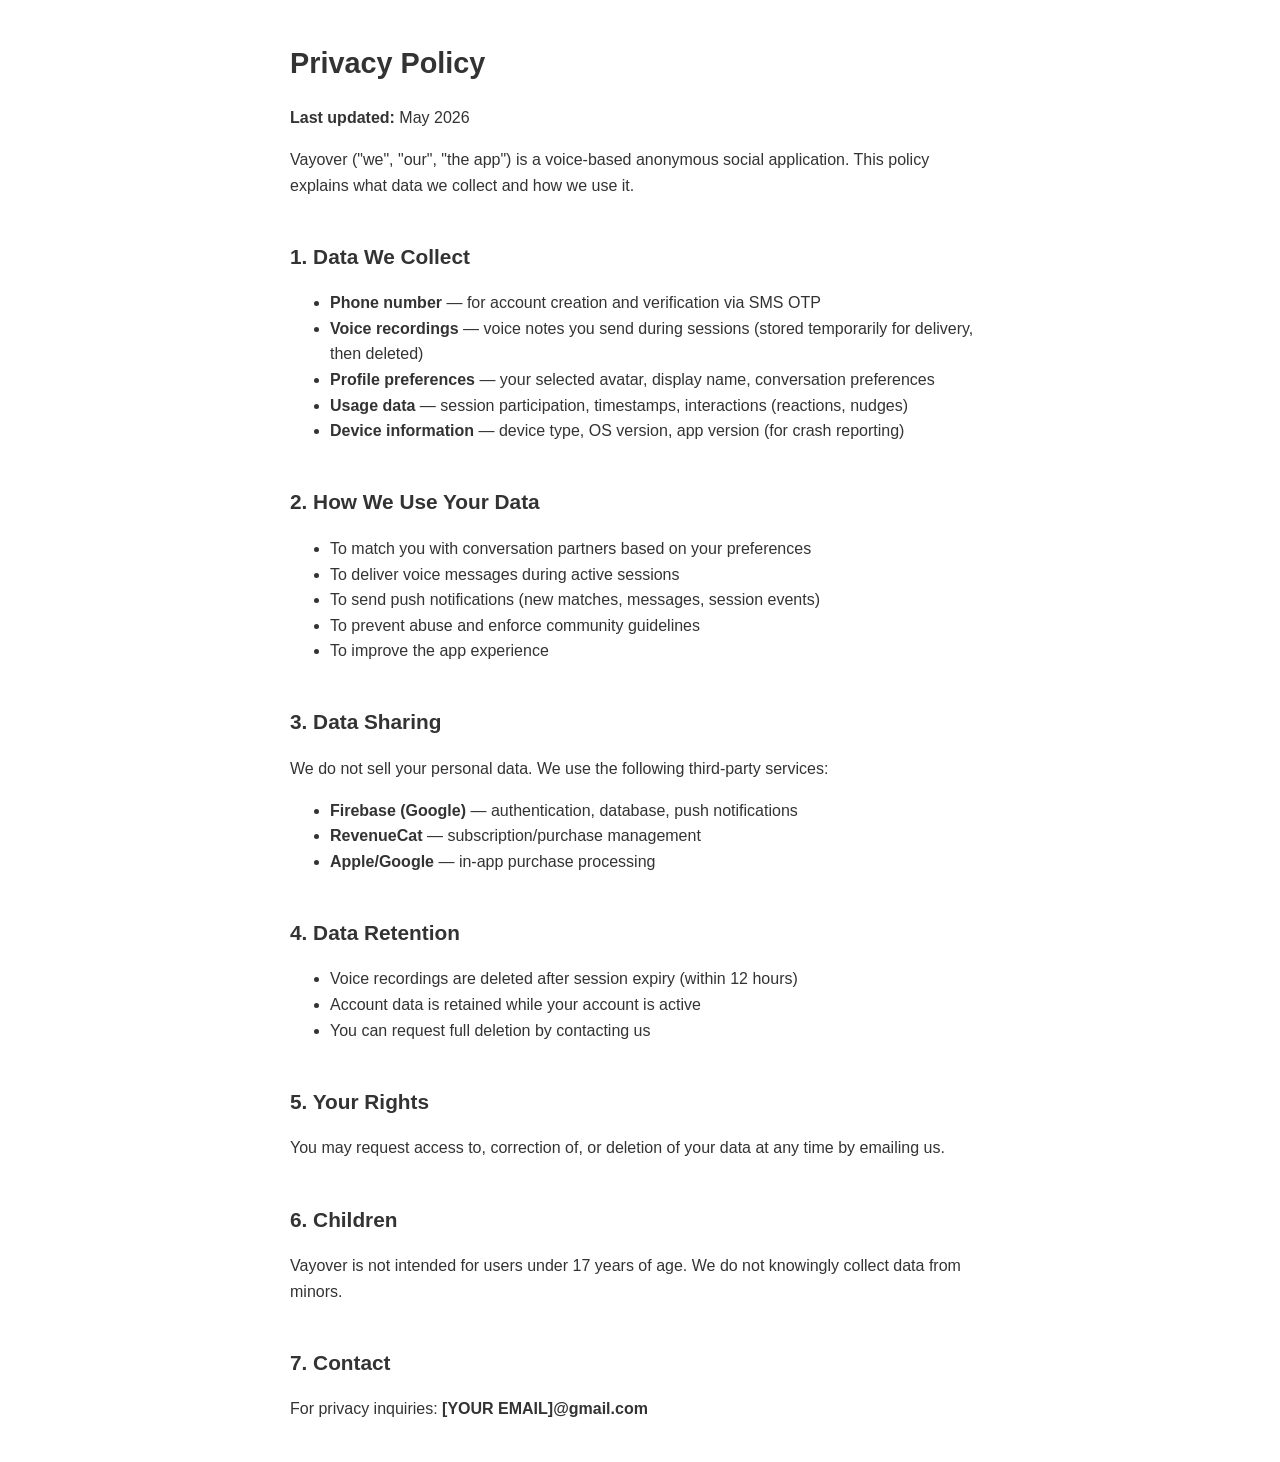
==== privacy.html @ f1d73863 "Create privacy.html" ====
<!DOCTYPE html>
<html lang="en">
<head>
    <meta charset="UTF-8">
    <meta name="viewport" content="width=device-width, initial-scale=1.0">
    <title>Vayover — Privacy Policy</title>
    <style>
        body { font-family: -apple-system, sans-serif; max-width: 700px; margin: 40px auto; padding: 0 20px; line-height: 1.6; color: #333; }
        h1 { font-size: 1.8em; }
        h2 { font-size: 1.3em; margin-top: 2em; }
    </style>
</head>
<body>
<h1>Privacy Policy</h1>
<p><strong>Last updated:</strong> May 2026</p>
<p>Vayover ("we", "our", "the app") is a voice-based anonymous social application. This policy explains what data we collect and how we use it.</p>

<h2>1. Data We Collect</h2>
<ul>
    <li><strong>Phone number</strong> — for account creation and verification via SMS OTP</li>
    <li><strong>Voice recordings</strong> — voice notes you send during sessions (stored temporarily for delivery, then deleted)</li>
    <li><strong>Profile preferences</strong> — your selected avatar, display name, conversation preferences</li>
    <li><strong>Usage data</strong> — session participation, timestamps, interactions (reactions, nudges)</li>
    <li><strong>Device information</strong> — device type, OS version, app version (for crash reporting)</li>
</ul>

<h2>2. How We Use Your Data</h2>
<ul>
    <li>To match you with conversation partners based on your preferences</li>
    <li>To deliver voice messages during active sessions</li>
    <li>To send push notifications (new matches, messages, session events)</li>
    <li>To prevent abuse and enforce community guidelines</li>
    <li>To improve the app experience</li>
</ul>

<h2>3. Data Sharing</h2>
<p>We do not sell your personal data. We use the following third-party services:</p>
<ul>
    <li><strong>Firebase (Google)</strong> — authentication, database, push notifications</li>
    <li><strong>RevenueCat</strong> — subscription/purchase management</li>
    <li><strong>Apple/Google</strong> — in-app purchase processing</li>
</ul>

<h2>4. Data Retention</h2>
<ul>
    <li>Voice recordings are deleted after session expiry (within 12 hours)</li>
    <li>Account data is retained while your account is active</li>
    <li>You can request full deletion by contacting us</li>
</ul>

<h2>5. Your Rights</h2>
<p>You may request access to, correction of, or deletion of your data at any time by emailing us.</p>

<h2>6. Children</h2>
<p>Vayover is not intended for users under 17 years of age. We do not knowingly collect data from minors.</p>

<h2>7. Contact</h2>
<p>For privacy inquiries: <strong>[YOUR EMAIL]@gmail.com</strong></p>
</body>
</html>
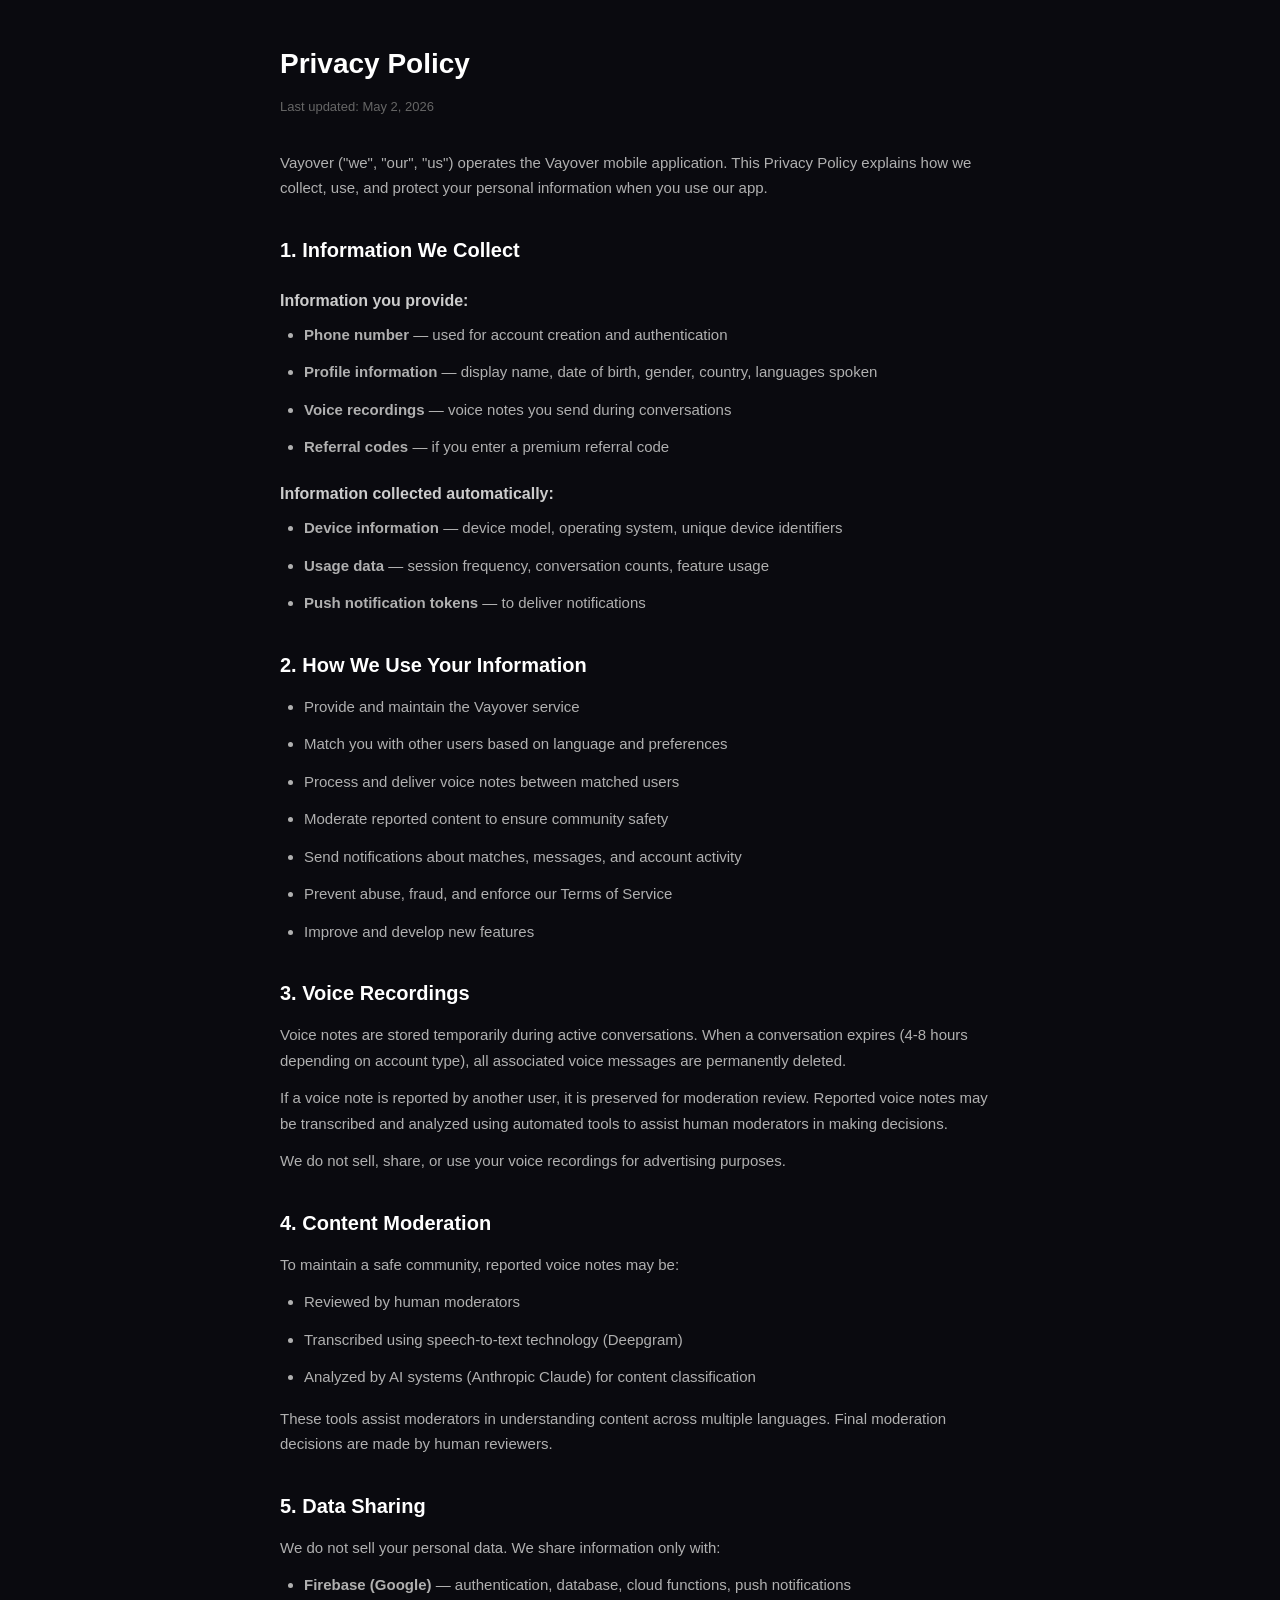
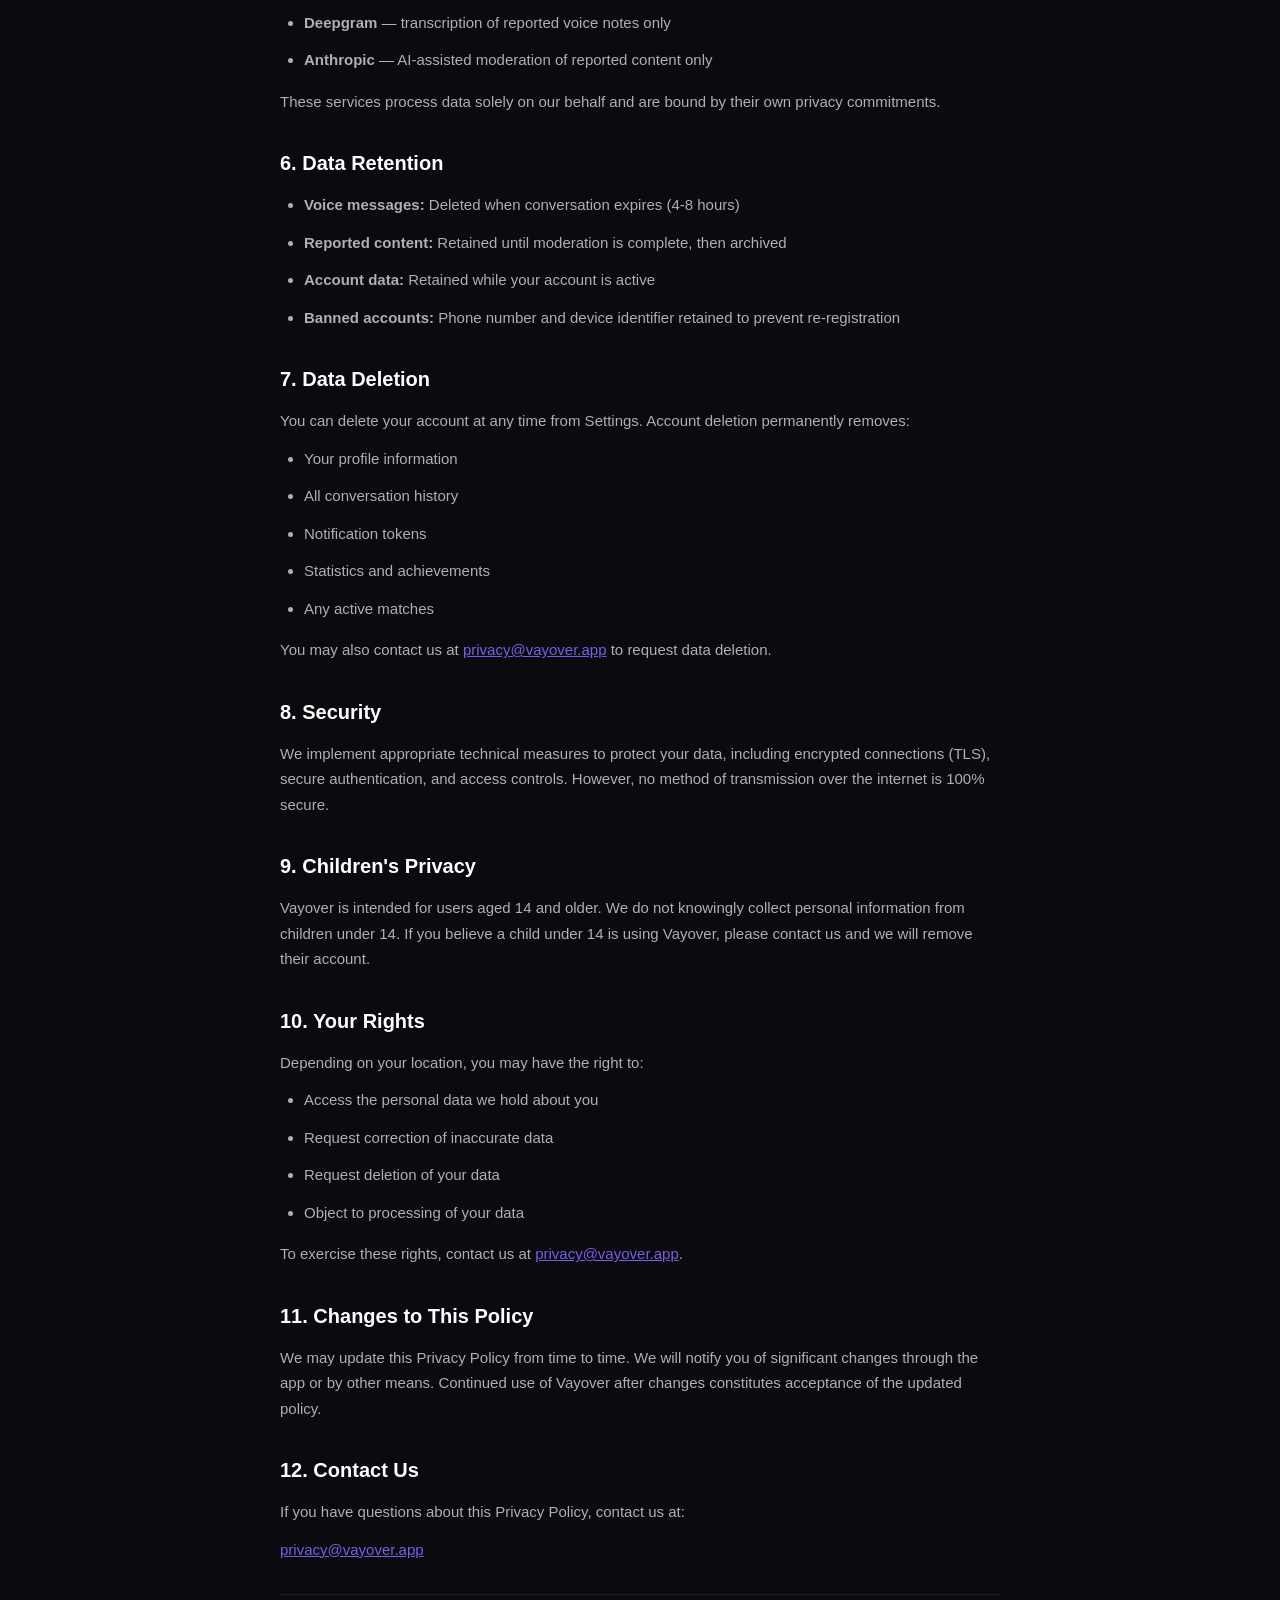
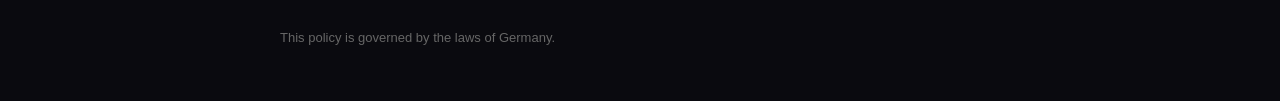
==== commit 6d383ed7: "Add files via upload" ====
--- a/privacy.html
+++ b/privacy.html
@@ -1,60 +1,125 @@
 <!DOCTYPE html>
 <html lang="en">
 <head>
-    <meta charset="UTF-8">
-    <meta name="viewport" content="width=device-width, initial-scale=1.0">
-    <title>Vayover — Privacy Policy</title>
-    <style>
-        body { font-family: -apple-system, sans-serif; max-width: 700px; margin: 40px auto; padding: 0 20px; line-height: 1.6; color: #333; }
-        h1 { font-size: 1.8em; }
-        h2 { font-size: 1.3em; margin-top: 2em; }
-    </style>
+  <meta charset="UTF-8">
+  <meta name="viewport" content="width=device-width, initial-scale=1.0">
+  <title>Vayover - Privacy Policy</title>
+  <style>
+    * { margin: 0; padding: 0; box-sizing: border-box; }
+    body { font-family: -apple-system, BlinkMacSystemFont, 'Segoe UI', Roboto, sans-serif; background: #0a0a0f; color: #e0e0e0; line-height: 1.7; padding: 40px 20px; }
+    .container { max-width: 720px; margin: 0 auto; }
+    h1 { font-size: 28px; color: #fff; margin-bottom: 8px; }
+    h2 { font-size: 20px; color: #fff; margin-top: 32px; margin-bottom: 12px; }
+    h3 { font-size: 16px; color: #ccc; margin-top: 20px; margin-bottom: 8px; }
+    p, li { font-size: 15px; color: #b0b0b0; margin-bottom: 12px; }
+    ul { padding-left: 24px; margin-bottom: 16px; }
+    .date { font-size: 13px; color: #666; margin-bottom: 32px; }
+    a { color: #7c5ce7; }
+    .divider { border: none; border-top: 1px solid #1a1a2e; margin: 32px 0; }
+  </style>
 </head>
 <body>
-<h1>Privacy Policy</h1>
-<p><strong>Last updated:</strong> May 2026</p>
-<p>Vayover ("we", "our", "the app") is a voice-based anonymous social application. This policy explains what data we collect and how we use it.</p>
+  <div class="container">
+    <h1>Privacy Policy</h1>
+    <p class="date">Last updated: May 2, 2026</p>
 
-<h2>1. Data We Collect</h2>
-<ul>
-    <li><strong>Phone number</strong> — for account creation and verification via SMS OTP</li>
-    <li><strong>Voice recordings</strong> — voice notes you send during sessions (stored temporarily for delivery, then deleted)</li>
-    <li><strong>Profile preferences</strong> — your selected avatar, display name, conversation preferences</li>
-    <li><strong>Usage data</strong> — session participation, timestamps, interactions (reactions, nudges)</li>
-    <li><strong>Device information</strong> — device type, OS version, app version (for crash reporting)</li>
-</ul>
+    <p>Vayover ("we", "our", "us") operates the Vayover mobile application. This Privacy Policy explains how we collect, use, and protect your personal information when you use our app.</p>
 
-<h2>2. How We Use Your Data</h2>
-<ul>
-    <li>To match you with conversation partners based on your preferences</li>
-    <li>To deliver voice messages during active sessions</li>
-    <li>To send push notifications (new matches, messages, session events)</li>
-    <li>To prevent abuse and enforce community guidelines</li>
-    <li>To improve the app experience</li>
-</ul>
+    <h2>1. Information We Collect</h2>
 
-<h2>3. Data Sharing</h2>
-<p>We do not sell your personal data. We use the following third-party services:</p>
-<ul>
-    <li><strong>Firebase (Google)</strong> — authentication, database, push notifications</li>
-    <li><strong>RevenueCat</strong> — subscription/purchase management</li>
-    <li><strong>Apple/Google</strong> — in-app purchase processing</li>
-</ul>
+    <h3>Information you provide:</h3>
+    <ul>
+      <li><strong>Phone number</strong> — used for account creation and authentication</li>
+      <li><strong>Profile information</strong> — display name, date of birth, gender, country, languages spoken</li>
+      <li><strong>Voice recordings</strong> — voice notes you send during conversations</li>
+      <li><strong>Referral codes</strong> — if you enter a premium referral code</li>
+    </ul>
 
-<h2>4. Data Retention</h2>
-<ul>
-    <li>Voice recordings are deleted after session expiry (within 12 hours)</li>
-    <li>Account data is retained while your account is active</li>
-    <li>You can request full deletion by contacting us</li>
-</ul>
+    <h3>Information collected automatically:</h3>
+    <ul>
+      <li><strong>Device information</strong> — device model, operating system, unique device identifiers</li>
+      <li><strong>Usage data</strong> — session frequency, conversation counts, feature usage</li>
+      <li><strong>Push notification tokens</strong> — to deliver notifications</li>
+    </ul>
 
-<h2>5. Your Rights</h2>
-<p>You may request access to, correction of, or deletion of your data at any time by emailing us.</p>
+    <h2>2. How We Use Your Information</h2>
+    <ul>
+      <li>Provide and maintain the Vayover service</li>
+      <li>Match you with other users based on language and preferences</li>
+      <li>Process and deliver voice notes between matched users</li>
+      <li>Moderate reported content to ensure community safety</li>
+      <li>Send notifications about matches, messages, and account activity</li>
+      <li>Prevent abuse, fraud, and enforce our Terms of Service</li>
+      <li>Improve and develop new features</li>
+    </ul>
 
-<h2>6. Children</h2>
-<p>Vayover is not intended for users under 17 years of age. We do not knowingly collect data from minors.</p>
+    <h2>3. Voice Recordings</h2>
+    <p>Voice notes are stored temporarily during active conversations. When a conversation expires (4-8 hours depending on account type), all associated voice messages are permanently deleted.</p>
+    <p>If a voice note is reported by another user, it is preserved for moderation review. Reported voice notes may be transcribed and analyzed using automated tools to assist human moderators in making decisions.</p>
+    <p>We do not sell, share, or use your voice recordings for advertising purposes.</p>
 
-<h2>7. Contact</h2>
-<p>For privacy inquiries: <strong>[YOUR EMAIL]@gmail.com</strong></p>
+    <h2>4. Content Moderation</h2>
+    <p>To maintain a safe community, reported voice notes may be:</p>
+    <ul>
+      <li>Reviewed by human moderators</li>
+      <li>Transcribed using speech-to-text technology (Deepgram)</li>
+      <li>Analyzed by AI systems (Anthropic Claude) for content classification</li>
+    </ul>
+    <p>These tools assist moderators in understanding content across multiple languages. Final moderation decisions are made by human reviewers.</p>
+
+    <h2>5. Data Sharing</h2>
+    <p>We do not sell your personal data. We share information only with:</p>
+    <ul>
+      <li><strong>Firebase (Google)</strong> — authentication, database, cloud functions, push notifications</li>
+      <li><strong>Deepgram</strong> — transcription of reported voice notes only</li>
+      <li><strong>Anthropic</strong> — AI-assisted moderation of reported content only</li>
+    </ul>
+    <p>These services process data solely on our behalf and are bound by their own privacy commitments.</p>
+
+    <h2>6. Data Retention</h2>
+    <ul>
+      <li><strong>Voice messages:</strong> Deleted when conversation expires (4-8 hours)</li>
+      <li><strong>Reported content:</strong> Retained until moderation is complete, then archived</li>
+      <li><strong>Account data:</strong> Retained while your account is active</li>
+      <li><strong>Banned accounts:</strong> Phone number and device identifier retained to prevent re-registration</li>
+    </ul>
+
+    <h2>7. Data Deletion</h2>
+    <p>You can delete your account at any time from Settings. Account deletion permanently removes:</p>
+    <ul>
+      <li>Your profile information</li>
+      <li>All conversation history</li>
+      <li>Notification tokens</li>
+      <li>Statistics and achievements</li>
+      <li>Any active matches</li>
+    </ul>
+    <p>You may also contact us at <a href="mailto:privacy@vayover.app">privacy@vayover.app</a> to request data deletion.</p>
+
+    <h2>8. Security</h2>
+    <p>We implement appropriate technical measures to protect your data, including encrypted connections (TLS), secure authentication, and access controls. However, no method of transmission over the internet is 100% secure.</p>
+
+    <h2>9. Children's Privacy</h2>
+    <p>Vayover is intended for users aged 14 and older. We do not knowingly collect personal information from children under 14. If you believe a child under 14 is using Vayover, please contact us and we will remove their account.</p>
+
+    <h2>10. Your Rights</h2>
+    <p>Depending on your location, you may have the right to:</p>
+    <ul>
+      <li>Access the personal data we hold about you</li>
+      <li>Request correction of inaccurate data</li>
+      <li>Request deletion of your data</li>
+      <li>Object to processing of your data</li>
+    </ul>
+    <p>To exercise these rights, contact us at <a href="mailto:privacy@vayover.app">privacy@vayover.app</a>.</p>
+
+    <h2>11. Changes to This Policy</h2>
+    <p>We may update this Privacy Policy from time to time. We will notify you of significant changes through the app or by other means. Continued use of Vayover after changes constitutes acceptance of the updated policy.</p>
+
+    <h2>12. Contact Us</h2>
+    <p>If you have questions about this Privacy Policy, contact us at:</p>
+    <p><a href="mailto:privacy@vayover.app">privacy@vayover.app</a></p>
+
+    <hr class="divider">
+    <p style="font-size: 13px; color: #666;">This policy is governed by the laws of Germany.</p>
+  </div>
 </body>
 </html>
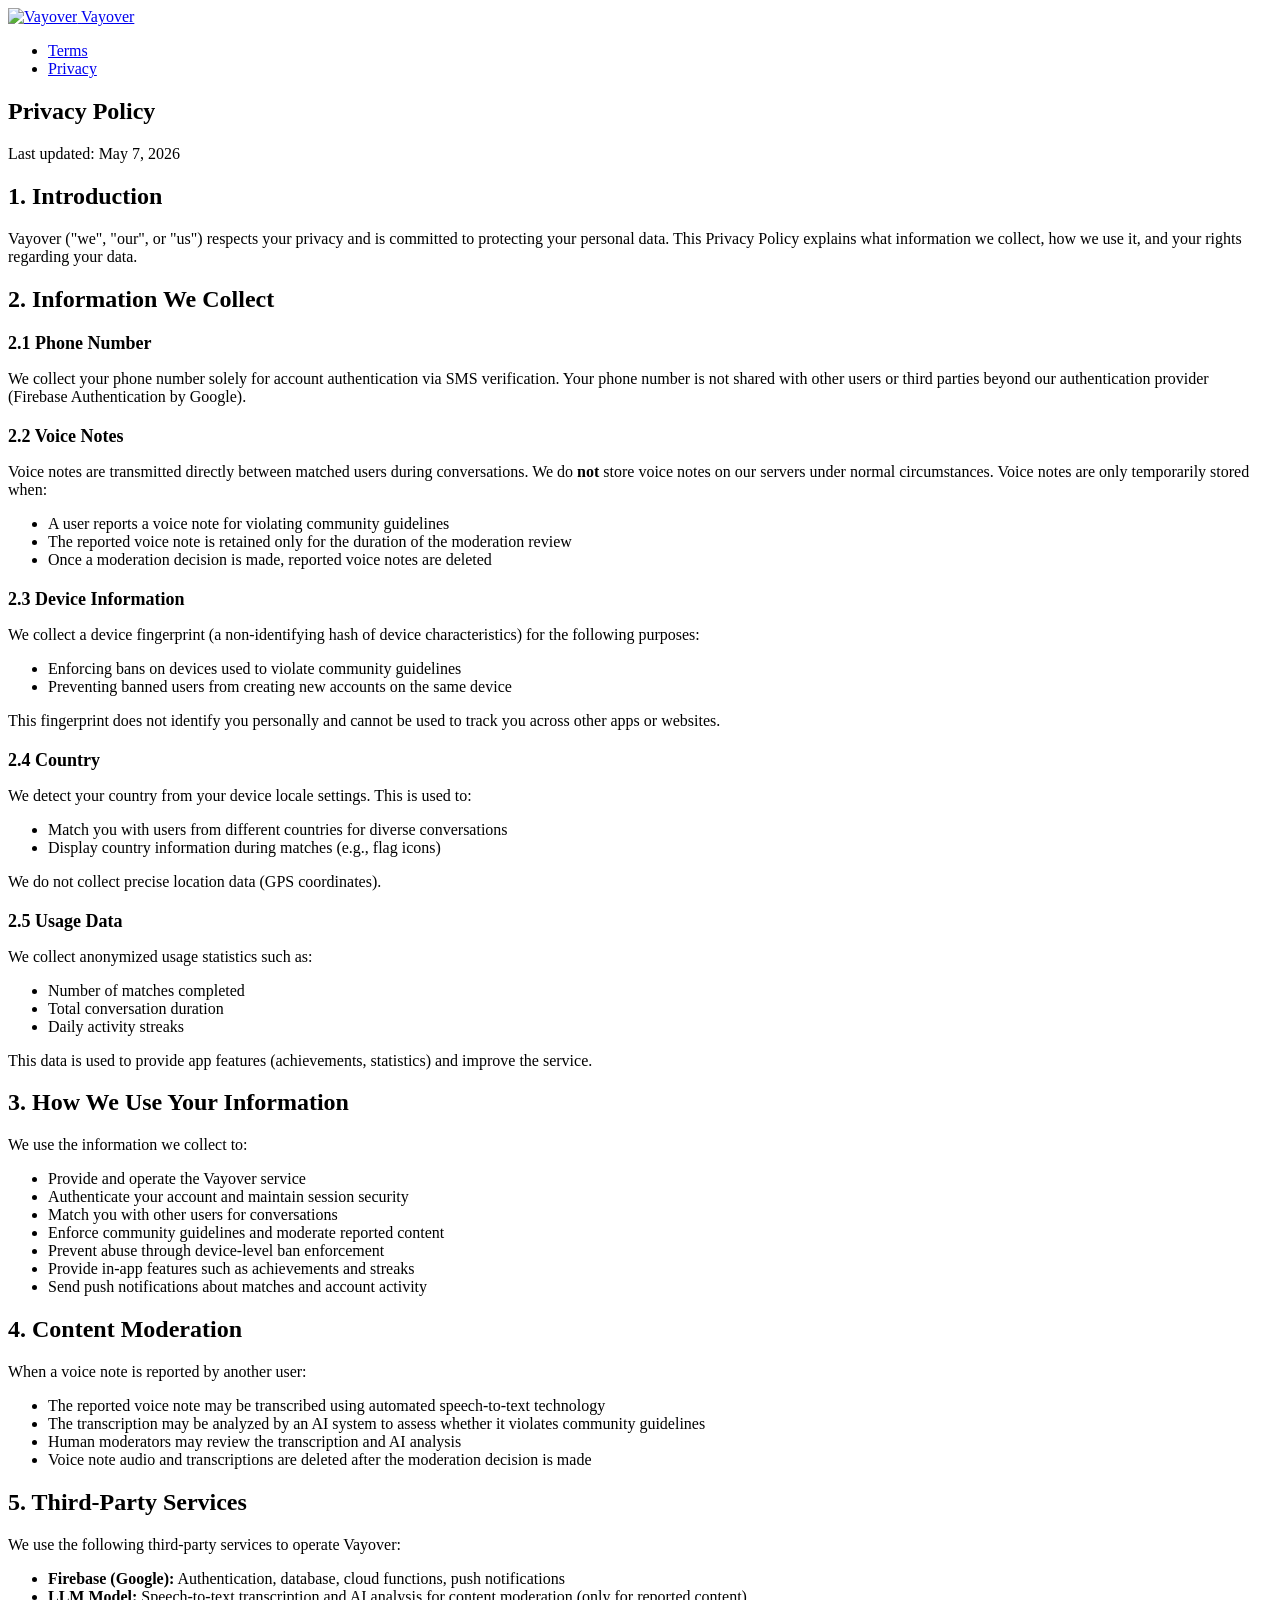
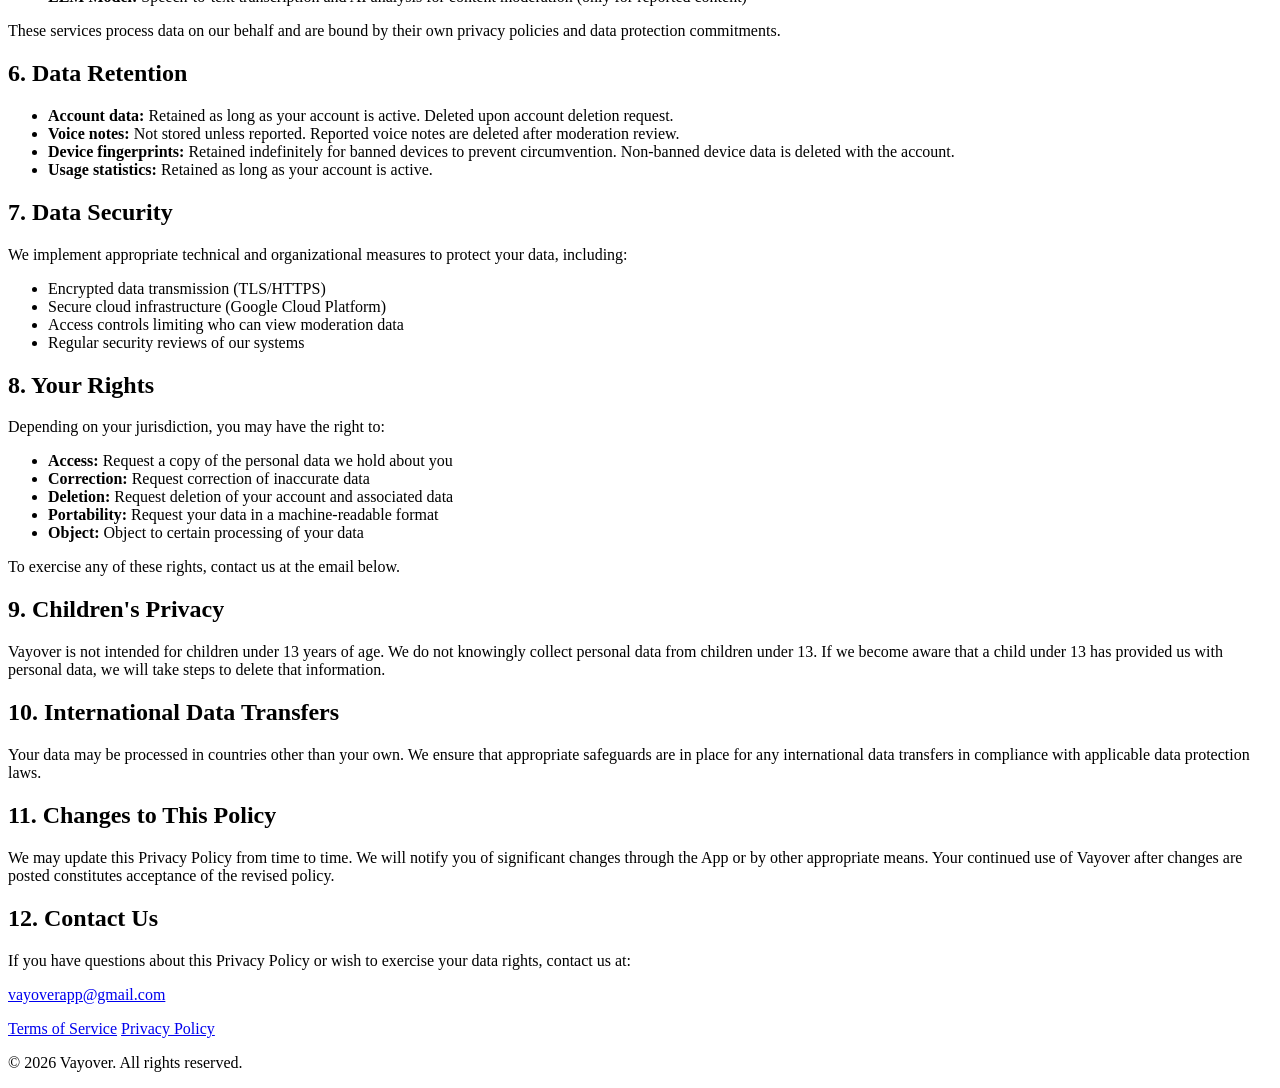
==== commit 9c91c458: "upload" ====
--- a/privacy.html
+++ b/privacy.html
@@ -3,123 +3,152 @@
 <head>
   <meta charset="UTF-8">
   <meta name="viewport" content="width=device-width, initial-scale=1.0">
-  <title>Vayover - Privacy Policy</title>
-  <style>
-    * { margin: 0; padding: 0; box-sizing: border-box; }
-    body { font-family: -apple-system, BlinkMacSystemFont, 'Segoe UI', Roboto, sans-serif; background: #0a0a0f; color: #e0e0e0; line-height: 1.7; padding: 40px 20px; }
-    .container { max-width: 720px; margin: 0 auto; }
-    h1 { font-size: 28px; color: #fff; margin-bottom: 8px; }
-    h2 { font-size: 20px; color: #fff; margin-top: 32px; margin-bottom: 12px; }
-    h3 { font-size: 16px; color: #ccc; margin-top: 20px; margin-bottom: 8px; }
-    p, li { font-size: 15px; color: #b0b0b0; margin-bottom: 12px; }
-    ul { padding-left: 24px; margin-bottom: 16px; }
-    .date { font-size: 13px; color: #666; margin-bottom: 32px; }
-    a { color: #7c5ce7; }
-    .divider { border: none; border-top: 1px solid #1a1a2e; margin: 32px 0; }
-  </style>
+  <title>Privacy Policy - Vayover</title>
+  <link rel="icon" href="assets/icon.png" type="image/png">
+  <link rel="stylesheet" href="assets/style.css">
 </head>
 <body>
-  <div class="container">
-    <h1>Privacy Policy</h1>
-    <p class="date">Last updated: May 2, 2026</p>
 
-    <p>Vayover ("we", "our", "us") operates the Vayover mobile application. This Privacy Policy explains how we collect, use, and protect your personal information when you use our app.</p>
+  <nav class="nav">
+    <div class="container">
+      <a href="/" class="nav-brand">
+        <img src="assets/logo.png" alt="Vayover">
+        <span>Vayover</span>
+      </a>
+      <ul class="nav-links">
+        <li><a href="terms.html">Terms</a></li>
+        <li><a href="privacy.html">Privacy</a></li>
+      </ul>
+    </div>
+  </nav>
 
-    <h2>1. Information We Collect</h2>
+  <section class="legal">
+    <div class="container">
+      <h1>Privacy Policy</h1>
+      <p class="last-updated">Last updated: May 7, 2026</p>
 
-    <h3>Information you provide:</h3>
-    <ul>
-      <li><strong>Phone number</strong> — used for account creation and authentication</li>
-      <li><strong>Profile information</strong> — display name, date of birth, gender, country, languages spoken</li>
-      <li><strong>Voice recordings</strong> — voice notes you send during conversations</li>
-      <li><strong>Referral codes</strong> — if you enter a premium referral code</li>
-    </ul>
+      <h2>1. Introduction</h2>
+      <p>Vayover ("we", "our", or "us") respects your privacy and is committed to protecting your personal data. This Privacy Policy explains what information we collect, how we use it, and your rights regarding your data.</p>
 
-    <h3>Information collected automatically:</h3>
-    <ul>
-      <li><strong>Device information</strong> — device model, operating system, unique device identifiers</li>
-      <li><strong>Usage data</strong> — session frequency, conversation counts, feature usage</li>
-      <li><strong>Push notification tokens</strong> — to deliver notifications</li>
-    </ul>
+      <h2>2. Information We Collect</h2>
 
-    <h2>2. How We Use Your Information</h2>
-    <ul>
-      <li>Provide and maintain the Vayover service</li>
-      <li>Match you with other users based on language and preferences</li>
-      <li>Process and deliver voice notes between matched users</li>
-      <li>Moderate reported content to ensure community safety</li>
-      <li>Send notifications about matches, messages, and account activity</li>
-      <li>Prevent abuse, fraud, and enforce our Terms of Service</li>
-      <li>Improve and develop new features</li>
-    </ul>
+      <h3 style="font-size:18px; margin: 20px 0 8px;">2.1 Phone Number</h3>
+      <p>We collect your phone number solely for account authentication via SMS verification. Your phone number is not shared with other users or third parties beyond our authentication provider (Firebase Authentication by Google).</p>
 
-    <h2>3. Voice Recordings</h2>
-    <p>Voice notes are stored temporarily during active conversations. When a conversation expires (4-8 hours depending on account type), all associated voice messages are permanently deleted.</p>
-    <p>If a voice note is reported by another user, it is preserved for moderation review. Reported voice notes may be transcribed and analyzed using automated tools to assist human moderators in making decisions.</p>
-    <p>We do not sell, share, or use your voice recordings for advertising purposes.</p>
+      <h3 style="font-size:18px; margin: 20px 0 8px;">2.2 Voice Notes</h3>
+      <p>Voice notes are transmitted directly between matched users during conversations. We do <strong>not</strong> store voice notes on our servers under normal circumstances. Voice notes are only temporarily stored when:</p>
+      <ul>
+        <li>A user reports a voice note for violating community guidelines</li>
+        <li>The reported voice note is retained only for the duration of the moderation review</li>
+        <li>Once a moderation decision is made, reported voice notes are deleted</li>
+      </ul>
 
-    <h2>4. Content Moderation</h2>
-    <p>To maintain a safe community, reported voice notes may be:</p>
-    <ul>
-      <li>Reviewed by human moderators</li>
-      <li>Transcribed using speech-to-text technology (Deepgram)</li>
-      <li>Analyzed by AI systems (Anthropic Claude) for content classification</li>
-    </ul>
-    <p>These tools assist moderators in understanding content across multiple languages. Final moderation decisions are made by human reviewers.</p>
+      <h3 style="font-size:18px; margin: 20px 0 8px;">2.3 Device Information</h3>
+      <p>We collect a device fingerprint (a non-identifying hash of device characteristics) for the following purposes:</p>
+      <ul>
+        <li>Enforcing bans on devices used to violate community guidelines</li>
+        <li>Preventing banned users from creating new accounts on the same device</li>
+      </ul>
+      <p>This fingerprint does not identify you personally and cannot be used to track you across other apps or websites.</p>
 
-    <h2>5. Data Sharing</h2>
-    <p>We do not sell your personal data. We share information only with:</p>
-    <ul>
-      <li><strong>Firebase (Google)</strong> — authentication, database, cloud functions, push notifications</li>
-      <li><strong>Deepgram</strong> — transcription of reported voice notes only</li>
-      <li><strong>Anthropic</strong> — AI-assisted moderation of reported content only</li>
-    </ul>
-    <p>These services process data solely on our behalf and are bound by their own privacy commitments.</p>
+      <h3 style="font-size:18px; margin: 20px 0 8px;">2.4 Country</h3>
+      <p>We detect your country from your device locale settings. This is used to:</p>
+      <ul>
+        <li>Match you with users from different countries for diverse conversations</li>
+        <li>Display country information during matches (e.g., flag icons)</li>
+      </ul>
+      <p>We do not collect precise location data (GPS coordinates).</p>
 
-    <h2>6. Data Retention</h2>
-    <ul>
-      <li><strong>Voice messages:</strong> Deleted when conversation expires (4-8 hours)</li>
-      <li><strong>Reported content:</strong> Retained until moderation is complete, then archived</li>
-      <li><strong>Account data:</strong> Retained while your account is active</li>
-      <li><strong>Banned accounts:</strong> Phone number and device identifier retained to prevent re-registration</li>
-    </ul>
+      <h3 style="font-size:18px; margin: 20px 0 8px;">2.5 Usage Data</h3>
+      <p>We collect anonymized usage statistics such as:</p>
+      <ul>
+        <li>Number of matches completed</li>
+        <li>Total conversation duration</li>
+        <li>Daily activity streaks</li>
+      </ul>
+      <p>This data is used to provide app features (achievements, statistics) and improve the service.</p>
 
-    <h2>7. Data Deletion</h2>
-    <p>You can delete your account at any time from Settings. Account deletion permanently removes:</p>
-    <ul>
-      <li>Your profile information</li>
-      <li>All conversation history</li>
-      <li>Notification tokens</li>
-      <li>Statistics and achievements</li>
-      <li>Any active matches</li>
-    </ul>
-    <p>You may also contact us at <a href="mailto:privacy@vayover.app">privacy@vayover.app</a> to request data deletion.</p>
+      <h2>3. How We Use Your Information</h2>
+      <p>We use the information we collect to:</p>
+      <ul>
+        <li>Provide and operate the Vayover service</li>
+        <li>Authenticate your account and maintain session security</li>
+        <li>Match you with other users for conversations</li>
+        <li>Enforce community guidelines and moderate reported content</li>
+        <li>Prevent abuse through device-level ban enforcement</li>
+        <li>Provide in-app features such as achievements and streaks</li>
+        <li>Send push notifications about matches and account activity</li>
+      </ul>
 
-    <h2>8. Security</h2>
-    <p>We implement appropriate technical measures to protect your data, including encrypted connections (TLS), secure authentication, and access controls. However, no method of transmission over the internet is 100% secure.</p>
+      <h2>4. Content Moderation</h2>
+      <p>When a voice note is reported by another user:</p>
+      <ul>
+        <li>The reported voice note may be transcribed using automated speech-to-text technology</li>
+        <li>The transcription may be analyzed by an AI system to assess whether it violates community guidelines</li>
+        <li>Human moderators may review the transcription and AI analysis</li>
+        <li>Voice note audio and transcriptions are deleted after the moderation decision is made</li>
+      </ul>
 
-    <h2>9. Children's Privacy</h2>
-    <p>Vayover is intended for users aged 14 and older. We do not knowingly collect personal information from children under 14. If you believe a child under 14 is using Vayover, please contact us and we will remove their account.</p>
+      <h2>5. Third-Party Services</h2>
+      <p>We use the following third-party services to operate Vayover:</p>
+      <ul>
+        <li><strong>Firebase (Google):</strong> Authentication, database, cloud functions, push notifications</li>
+        <li><strong>LLM Model:</strong> Speech-to-text transcription and AI analysis for content moderation (only for reported content)</li>
+      </ul>
+      <p>These services process data on our behalf and are bound by their own privacy policies and data protection commitments.</p>
 
-    <h2>10. Your Rights</h2>
-    <p>Depending on your location, you may have the right to:</p>
-    <ul>
-      <li>Access the personal data we hold about you</li>
-      <li>Request correction of inaccurate data</li>
-      <li>Request deletion of your data</li>
-      <li>Object to processing of your data</li>
-    </ul>
-    <p>To exercise these rights, contact us at <a href="mailto:privacy@vayover.app">privacy@vayover.app</a>.</p>
+      <h2>6. Data Retention</h2>
+      <ul>
+        <li><strong>Account data:</strong> Retained as long as your account is active. Deleted upon account deletion request.</li>
+        <li><strong>Voice notes:</strong> Not stored unless reported. Reported voice notes are deleted after moderation review.</li>
+        <li><strong>Device fingerprints:</strong> Retained indefinitely for banned devices to prevent circumvention. Non-banned device data is deleted with the account.</li>
+        <li><strong>Usage statistics:</strong> Retained as long as your account is active.</li>
+      </ul>
 
-    <h2>11. Changes to This Policy</h2>
-    <p>We may update this Privacy Policy from time to time. We will notify you of significant changes through the app or by other means. Continued use of Vayover after changes constitutes acceptance of the updated policy.</p>
+      <h2>7. Data Security</h2>
+      <p>We implement appropriate technical and organizational measures to protect your data, including:</p>
+      <ul>
+        <li>Encrypted data transmission (TLS/HTTPS)</li>
+        <li>Secure cloud infrastructure (Google Cloud Platform)</li>
+        <li>Access controls limiting who can view moderation data</li>
+        <li>Regular security reviews of our systems</li>
+      </ul>
 
-    <h2>12. Contact Us</h2>
-    <p>If you have questions about this Privacy Policy, contact us at:</p>
-    <p><a href="mailto:privacy@vayover.app">privacy@vayover.app</a></p>
+      <h2>8. Your Rights</h2>
+      <p>Depending on your jurisdiction, you may have the right to:</p>
+      <ul>
+        <li><strong>Access:</strong> Request a copy of the personal data we hold about you</li>
+        <li><strong>Correction:</strong> Request correction of inaccurate data</li>
+        <li><strong>Deletion:</strong> Request deletion of your account and associated data</li>
+        <li><strong>Portability:</strong> Request your data in a machine-readable format</li>
+        <li><strong>Object:</strong> Object to certain processing of your data</li>
+      </ul>
+      <p>To exercise any of these rights, contact us at the email below.</p>
 
-    <hr class="divider">
-    <p style="font-size: 13px; color: #666;">This policy is governed by the laws of Germany.</p>
-  </div>
+      <h2>9. Children's Privacy</h2>
+      <p>Vayover is not intended for children under 13 years of age. We do not knowingly collect personal data from children under 13. If we become aware that a child under 13 has provided us with personal data, we will take steps to delete that information.</p>
+
+      <h2>10. International Data Transfers</h2>
+      <p>Your data may be processed in countries other than your own. We ensure that appropriate safeguards are in place for any international data transfers in compliance with applicable data protection laws.</p>
+
+      <h2>11. Changes to This Policy</h2>
+      <p>We may update this Privacy Policy from time to time. We will notify you of significant changes through the App or by other appropriate means. Your continued use of Vayover after changes are posted constitutes acceptance of the revised policy.</p>
+
+      <h2>12. Contact Us</h2>
+      <p>If you have questions about this Privacy Policy or wish to exercise your data rights, contact us at:</p>
+      <p><a href="mailto:vayoverapp@gmail.com">vayoverapp@gmail.com</a></p>
+    </div>
+  </section>
+
+  <footer class="footer">
+    <div class="container">
+      <div class="footer-links">
+        <a href="terms.html">Terms of Service</a>
+        <a href="privacy.html">Privacy Policy</a>
+      </div>
+      <p class="footer-copy">&copy; 2026 Vayover. All rights reserved.</p>
+    </div>
+  </footer>
+
 </body>
 </html>
